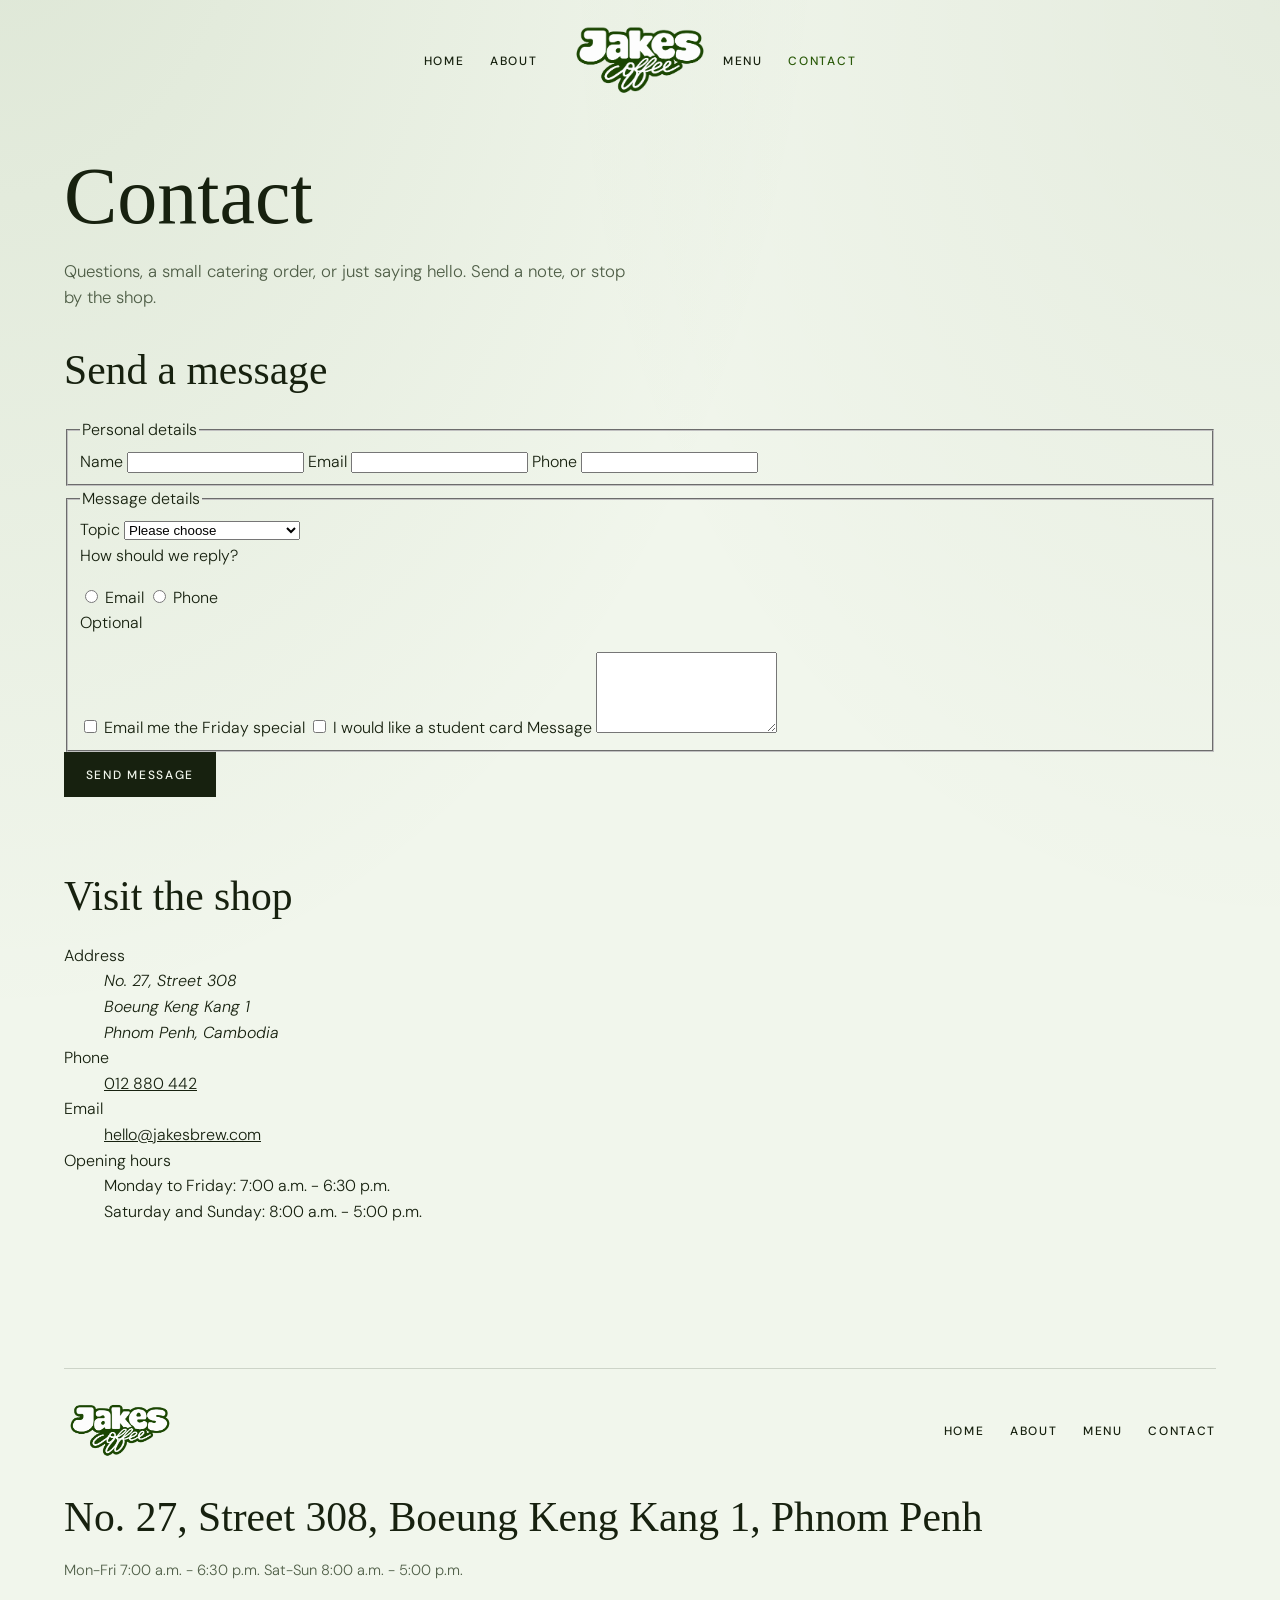
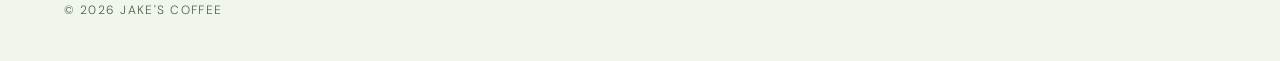
==== contact.html @ e023a1d9 "Add files via upload" ====
<!DOCTYPE html>
<html lang="en">
<head>
  <meta charset="UTF-8">
  <meta name="viewport" content="width=device-width, initial-scale=1">
  <title>Contact | Jake's Coffee</title>
  <link rel="stylesheet" href="css/general.css">
  <link rel="stylesheet" href="css/contact.css">
</head>
<body>
  <!-- Header: shop name and navigation -->
  <header class="site-header">
    <p class="logo"><a href="index.html"><img src="assets/images/general/logo.png" alt="Jake's Coffee" width="150" height="98"></a></p>
    <button class="menu-button" type="button" aria-expanded="false" aria-controls="site-nav">Menu</button>
    <nav id="site-nav">
      <ul>
        <li><a href="index.html">Home</a></li>
        <li><a href="about.html">About</a></li>
        <li><a href="menu.html">Menu</a></li>
        <li><a href="contact.html" class="current" aria-current="page">Contact</a></li>
      </ul>
    </nav>
  </header>

  <main class="contact-page">
    <h1>Contact</h1>
    <p class="intro">Questions, a small catering order, or just saying hello. Send a note, or stop by the shop.</p>

    <section>
      <h2>Send a message</h2>
      <!-- Checked in script.js. The form does not send email. -->
      <form id="contact-form" class="contact-form" action="#" method="post" novalidate>
        <fieldset>
          <legend>Personal details</legend>

          <label for="name">Name</label>
          <input type="text" id="name" name="name" required>

          <label for="email">Email</label>
          <input type="email" id="email" name="email" required>

          <label for="phone">Phone</label>
          <input type="tel" id="phone" name="phone">
        </fieldset>

        <fieldset>
          <legend>Message details</legend>

          <label for="topic">Topic</label>
          <select id="topic" name="topic" required>
            <option value="">Please choose</option>
            <option value="question">A question</option>
            <option value="catering">Catering for a small group</option>
            <option value="feedback">Feedback about a visit</option>
          </select>

          <p>How should we reply?</p>
          <label for="reply-email">
            <input type="radio" id="reply-email" name="reply" value="email">
            Email
          </label>
          <label for="reply-phone">
            <input type="radio" id="reply-phone" name="reply" value="phone">
            Phone
          </label>

          <p>Optional</p>
          <label for="newsletter">
            <input type="checkbox" id="newsletter" name="newsletter" value="yes">
            Email me the Friday special
          </label>
          <label for="student">
            <input type="checkbox" id="student" name="student" value="yes">
            I would like a student card
          </label>

          <label for="message">Message</label>
          <textarea id="message" name="message" rows="5" required></textarea>
        </fieldset>

        <button type="submit" class="button">Send message</button>
      </form>
      <p id="form-message" class="form-message"></p>
    </section>

    <section class="shop-panel">
      <h2>Visit the shop</h2>

      <dl class="details">
        <dt>Address</dt>
        <dd>
          <address>
            No. 27, Street 308<br>
            Boeung Keng Kang 1<br>
            Phnom Penh, Cambodia
          </address>
        </dd>
        <dt>Phone</dt>
        <dd><a href="tel:+85512880442">012 880 442</a></dd>
        <dt>Email</dt>
        <dd><a href="mailto:hello@jakesbrew.com">hello@jakesbrew.com</a></dd>
        <dt>Opening hours</dt>
        <dd>Monday to Friday: 7:00 a.m. - 6:30 p.m.</dd>
        <dd>Saturday and Sunday: 8:00 a.m. - 5:00 p.m.</dd>
      </dl>
    </section>
  </main>

  <!-- Footer: address, hours, copyright -->
  <footer class="site-footer">
    <!-- Footer logo and links -->
    <div class="footer-top">
      <a href="index.html"><img src="assets/images/general/logo.png" alt="Jake's Coffee" width="150" height="98"></a>
      <ul class="footer-links">
        <li><a href="index.html">Home</a></li>
        <li><a href="about.html">About</a></li>
        <li><a href="menu.html">Menu</a></li>
        <li><a href="contact.html">Contact</a></li>
      </ul>
    </div>
    <p>No. 27, Street 308, Boeung Keng Kang 1, Phnom Penh</p>
    <p>Mon-Fri 7:00 a.m. - 6:30 p.m. Sat-Sun 8:00 a.m. - 5:00 p.m.</p>
    <p>&copy; 2026 Jake's Coffee</p>
  </footer>

  <script src="js/script.js"></script>
</body>
</html>
---- css/general.css ----
/* General styles shared by every page */
@import url("https://fonts.googleapis.com/css2?family=Schoolbell&family=DM+Sans:wght@300;400;500;600&display=swap");

/* Colors, fonts and page width */
:root {
  --font-body: "DM Sans", Arial, sans-serif;
  --font-heading: "Schoolbell", "Comic Sans MS", cursive;
  --color-bg: #f1f6ec;
  --color-text: #17210f;
  --color-muted: #4f5e47;
  --color-accent: #2b5a0a;
  --color-leaf: #1f4700;
  --color-card: #f8fbf4;
  --color-border: rgba(23, 33, 15, 0.16);
  --color-row: rgba(43, 90, 10, 0.06);
  --color-link: #17210f;
  --color-visited: #3a4a2e;
  --color-hover: #4d8a1f;
  --color-active: #1f4700;
  --color-error: #9d2c2c;
  --page: min(72rem, calc(100% - 3.5rem));
}

/* Reset */
* {
  box-sizing: border-box;
}

::selection {
  background: #cfe3bd;
  color: var(--color-text);
}

html {
  scroll-behavior: smooth;
}

/* Body */
body {
  margin: 0;
  font-family: var(--font-body);
  font-size: 100%;
  font-weight: 300;
  line-height: 1.6;
  color: var(--color-text);
  background-color: var(--color-bg);
  background-image:
    radial-gradient(ellipse at 0% -10%, rgba(43, 90, 10, 0.10), transparent 46%),
    radial-gradient(ellipse at 100% 0%, rgba(31, 71, 0, 0.06), transparent 40%);
  overflow-x: hidden;
}

body.nav-open {
  overflow: hidden;
}

img {
  max-width: 100%;
  height: auto;
  display: block;
}

video {
  width: 100%;
  max-width: 100%;
  height: auto;
  background: var(--color-text);
}

/* Headings */
h1,
h2,
h3 {
  font-family: var(--font-heading);
  font-weight: 400;
  line-height: 1.3;
  letter-spacing: 0;
  margin-top: 0;
}

h1 {
  font-size: clamp(2.8rem, 7vw, 5rem);
  margin-bottom: 0.6rem;
}

h2 {
  font-size: clamp(1.8rem, 3.5vw, 2.6rem);
  margin-bottom: 1.25rem;
}

h3 {
  font-size: 1.35rem;
  margin-bottom: 0.35rem;
}

p,
ul,
ol,
dl {
  margin-top: 0;
}

/* Links */
a {
  transition: color 0.3s;
}

a:link {
  color: var(--color-link);
}

a:visited {
  color: var(--color-visited);
}

a:hover {
  color: var(--color-hover);
}

a:active {
  color: var(--color-active);
}

/* Form fields transition */
input,
select,
textarea {
  transition: border-color 0.3s, box-shadow 0.3s;
}

/* Logo hover effect */
.logo img,
.footer-top img {
  transition: transform 0.3s;
}

.logo img:hover,
.footer-top img:hover {
  transform: scale(1.06);
}

/* Page fade-in animation */
@keyframes fade-in {
  from {
    opacity: 0;
  }
  to {
    opacity: 1;
  }
}

main {
  animation: fade-in 0.8s ease;
  width: var(--page);
  margin: 0 auto;
  padding-top: 1.5rem;
  padding-bottom: 4.5rem;
}

section {
  margin-bottom: 4.5rem;
}

/* Intro paragraph under the page title */
p.intro {
  max-width: 36rem;
  font-size: 1.05rem;
  color: var(--color-muted);
  margin-bottom: 2rem;
}

/* Used by script.js to hide items */
.is-hidden {
  display: none !important;
}

/* Header */
.site-header {
  position: relative;
  display: flex;
  justify-content: center;
  align-items: center;
  width: 100%;
  min-height: 7.5rem;
  margin: 0;
  padding: 0.75rem 1.75rem;
}

/* Logo in the middle of the header */
.logo {
  position: absolute;
  top: 0.75rem;
  left: 0;
  right: 0;
  width: 9rem;
  margin: 0 auto;
  z-index: 3;
}

/* Space between the nav links for the logo */
nav li:nth-child(2) {
  margin-right: 10rem;
}

.logo img {
  width: 9rem;
  height: auto;
}

/* Mobile menu button (hidden on desktop) */
.menu-button {
  display: none;
  position: relative;
  z-index: 3;
  font-family: inherit;
  font-size: 0.72rem;
  font-weight: 500;
  letter-spacing: 0.14em;
  text-transform: uppercase;
  padding: 0.55rem 0.85rem;
  border: 1px solid var(--color-text);
  background: var(--color-bg);
  color: var(--color-text);
  cursor: pointer;
  transition: background 0.3s, color 0.3s;
}

/* Navigation */
nav ul {
  display: flex;
  gap: 1.6rem;
  list-style: none;
  margin: 0;
  padding: 0;
}

nav a:link,
nav a:visited {
  color: var(--color-text);
  text-decoration: none;
  font-size: 0.75rem;
  font-weight: 500;
  letter-spacing: 0.14em;
  text-transform: uppercase;
}

nav a:hover,
nav a:active {
  color: var(--color-accent);
}

nav a.current {
  color: var(--color-accent);
  border-bottom: none;
}

/* Buttons */
.button {
  display: inline-block;
  font-family: inherit;
  font-size: 0.75rem;
  font-weight: 500;
  letter-spacing: 0.14em;
  text-transform: uppercase;
  line-height: 1;
  padding: 0.95rem 1.3rem;
  border: 1px solid var(--color-text);
  border-radius: 0;
  background: var(--color-text);
  color: var(--color-bg);
  text-decoration: none;
  cursor: pointer;
  transition: background 0.3s, color 0.3s;
}

a.button:link,
a.button:visited {
  color: var(--color-bg);
  text-decoration: none;
}

.button:hover,
a.button:hover,
.button:active,
a.button:active {
  background: transparent;
  color: var(--color-text);
}

/* Footer */
.site-footer {
  width: var(--page);
  margin: 0 auto;
  padding: 1.5rem 0 2.5rem;
  border-top: 1px solid var(--color-border);
}

.site-footer p {
  margin: 0;
}

/* Footer logo and links row */
.footer-top {
  display: flex;
  justify-content: space-between;
  align-items: center;
  flex-wrap: wrap;
  gap: 1rem 2rem;
  margin-bottom: 1.5rem;
}

.footer-top img {
  width: 7rem;
  height: auto;
}

.footer-links {
  display: flex;
  gap: 1.6rem;
  list-style: none;
  margin: 0;
  padding: 0;
}

.footer-links a:link,
.footer-links a:visited {
  color: var(--color-text);
  text-decoration: none;
  font-size: 0.75rem;
  font-weight: 500;
  letter-spacing: 0.14em;
  text-transform: uppercase;
}

.footer-links a:hover,
.footer-links a:active {
  color: var(--color-accent);
}

.site-footer p:first-of-type {
  font-family: var(--font-heading);
  font-size: clamp(1.7rem, 4vw, 2.6rem);
  font-weight: 400;
  letter-spacing: 0;
  line-height: 1.3;
  max-width: none;
  margin-bottom: 0.9rem;
}

.site-footer p:nth-of-type(2) {
  color: var(--color-muted);
  font-size: 0.92rem;
}

.site-footer p:last-child {
  margin-top: 1.2rem;
  font-size: 0.75rem;
  letter-spacing: 0.12em;
  text-transform: uppercase;
  color: var(--color-muted);
}

/* Tablet */
@media (max-width: 48rem) {
  nav ul {
    gap: 0.9rem;
  }
}

/* Mobile */
@media (max-width: 36rem) {
  :root {
    --page: calc(100% - 2.4rem);
  }

  h1 {
    font-size: 2.6rem;
  }

  /* Header on mobile */
  .site-header {
    flex-direction: row;
    justify-content: space-between;
    flex-wrap: wrap;
    min-height: 0;
    padding-left: 1.2rem;
    padding-right: 1.2rem;
  }

  .logo {
    position: static;
    width: auto;
    margin: 0;
  }

  .logo img {
    width: 6rem;
  }

  nav li:nth-child(2) {
    margin-right: 0;
  }

  /* Footer on mobile */
  .site-footer {
    text-align: center;
  }

  .footer-top {
    flex-direction: column;
    justify-content: center;
  }

  .footer-links {
    flex-direction: column;
    align-items: center;
    gap: 0.8rem;
  }

  /* Mobile menu */
  .menu-button {
    display: inline-block;
  }

  nav {
    display: none;
  }

  nav.open {
    display: flex;
    position: fixed;
    inset: 0;
    z-index: 2;
    align-items: flex-end;
    padding: 0 1.4rem 3.5rem;
    background: var(--color-bg);
  }

  nav.open ul {
    flex-direction: column;
    gap: 0.15rem;
  }

  nav.open a:link,
  nav.open a:visited {
    font-family: var(--font-heading);
    font-size: 2.4rem;
    font-weight: 400;
    letter-spacing: 0;
    text-transform: none;
  }
}
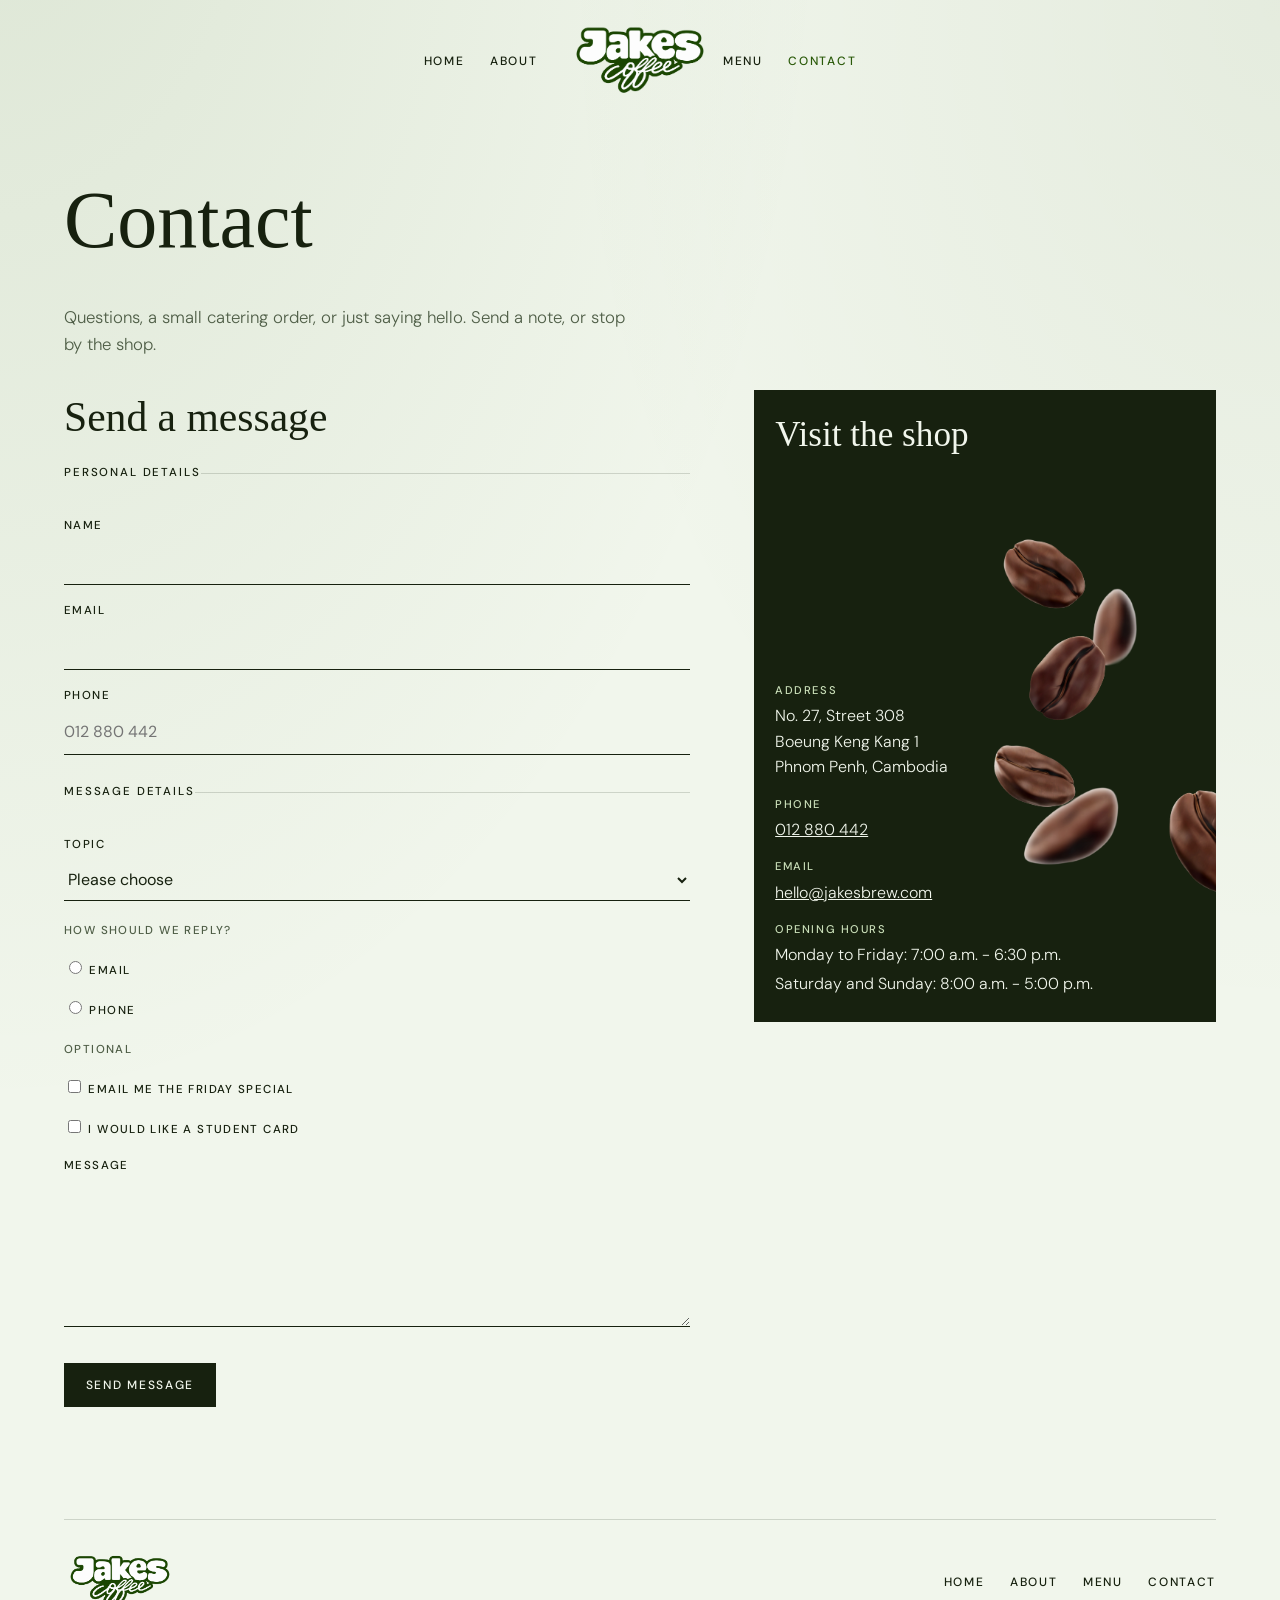
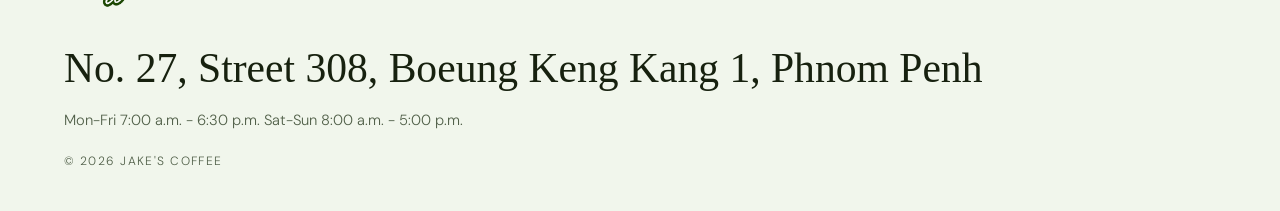
==== commit ef75ffdc: "feat(contact): enhance phone input validation and formatting in contact form" ====
--- a/contact.html
+++ b/contact.html
@@ -40,7 +40,7 @@
           <input type="email" id="email" name="email" required>
 
           <label for="phone">Phone</label>
-          <input type="tel" id="phone" name="phone">
+          <input type="tel" id="phone" name="phone" inputmode="tel" pattern="\+?[0-9 \-]{6,}" placeholder="012 880 442">
         </fieldset>
 
         <fieldset>
--- a/css/contact.css
+++ b/css/contact.css
@@ -0,0 +1,220 @@
+﻿/* Contact page styles */
+
+
+.contact-page {
+  display: grid;
+  grid-template-columns: 1.15fr 0.85fr;
+  column-gap: 4rem;
+  align-items: start;
+}
+
+.contact-page > h1 {
+  margin-top: 1.5rem;
+  margin-bottom: 2rem;
+}
+
+.contact-page > h1,
+.contact-page > .intro {
+  grid-column: 1 / -1;
+}
+
+.contact-page > section {
+  margin-bottom: 0;
+}
+
+/* Form groups and labels */
+fieldset {
+  border: none;
+  border-top: 1px solid var(--color-border);
+  margin: 0 0 1.5rem;
+  padding: 1.1rem 0 0.25rem;
+  background: transparent;
+}
+
+legend {
+  padding: 0;
+  font-family: var(--font-body);
+  font-size: 0.72rem;
+  font-weight: 500;
+  letter-spacing: 0.16em;
+  text-transform: uppercase;
+}
+
+label {
+  display: block;
+  margin-top: 1.1rem;
+  margin-bottom: 0.3rem;
+  font-size: 0.72rem;
+  font-weight: 500;
+  letter-spacing: 0.12em;
+  text-transform: uppercase;
+}
+
+fieldset p {
+  margin: 1.3rem 0 0.2rem;
+  font-size: 0.72rem;
+  font-weight: 500;
+  letter-spacing: 0.12em;
+  text-transform: uppercase;
+  color: var(--color-muted);
+}
+
+/* Form fields */
+input[type="text"],
+input[type="email"],
+input[type="tel"],
+select,
+textarea {
+  width: 100%;
+  max-width: none;
+  padding: 0.55rem 0;
+  border: none;
+  border-bottom: 1px solid var(--color-text);
+  border-radius: 0;
+  font: inherit;
+  font-weight: 400;
+  color: var(--color-text);
+  background: transparent;
+}
+
+textarea {
+  min-height: 8rem;
+  resize: vertical;
+}
+
+input:focus,
+select:focus,
+textarea:focus {
+  border-bottom-color: var(--color-accent);
+  outline: 2px solid transparent;
+  outline-offset: 2px;
+  box-shadow: 0 1px 0 var(--color-accent);
+}
+
+/* Form success and error message */
+.form-message {
+  min-height: 1.5em;
+}
+
+.form-message:not(.error):not(:empty) {
+  font-family: var(--font-heading);
+  font-size: clamp(1.8rem, 3vw, 2.6rem);
+  font-weight: 500;
+  letter-spacing: 0;
+  line-height: 1.15;
+}
+
+.form-message.error {
+  color: var(--color-error);
+  font-weight: 500;
+}
+
+/* Shop info panel */
+.shop-panel {
+  background: var(--color-text);
+  color: #f1f6ec;
+  padding: 1rem 1rem 1.6rem;
+  position: relative;
+  overflow: hidden;
+}
+
+/* Panel bean background */
+.shop-panel::before {
+  content: "";
+  position: absolute;
+  top: 0;
+  bottom: 0;
+  right: -50%;
+  width: 100%;
+  background-image: url("../assets/images/general/coffee-seed-bg.webp");
+  background-size: contain;
+  background-position: center;
+  background-repeat: no-repeat;
+  z-index: 0;
+}
+
+/* Panel content stays above the beans */
+.shop-panel h2,
+.shop-panel .location-image,
+.shop-panel .details {
+  position: relative;
+  z-index: 1;
+}
+
+.shop-panel h2 {
+  color: #f1f6ec;
+  font-size: 2.2rem;
+  margin: 0.4rem 0.35rem 1rem;
+}
+
+.location-image {
+  width: 100%;
+  max-width: 100%;
+  aspect-ratio: 16 / 10;
+  margin: 0 0 0.5rem;
+  border: none;
+  object-fit: cover;
+}
+
+/* Shop details list (address, hours) */
+.details {
+  margin: 14rem 0.35rem 0;
+}
+
+.details dt {
+  margin-top: 1rem;
+  font-size: 0.7rem;
+  font-weight: 500;
+  letter-spacing: 0.14em;
+  text-transform: uppercase;
+  color: #c9deb8;
+}
+
+.details dd {
+  margin: 0.2rem 0 0;
+}
+
+.shop-panel a:link,
+.shop-panel a:visited {
+  color: #f1f6ec;
+}
+
+.shop-panel a:hover,
+.shop-panel a:active {
+  color: #dcebcc;
+}
+
+address {
+  font-style: normal;
+}
+
+/* Tablet */
+@media (max-width: 48rem) {
+  .contact-page {
+    grid-template-columns: 1fr;
+  }
+
+  .location-image {
+    width: 100%;
+  }
+}
+
+/* Mobile */
+@media (max-width: 36rem) {
+  input[type="text"],
+  input[type="email"],
+  input[type="tel"],
+  select,
+  textarea {
+    max-width: 100%;
+  }
+
+  .location-image {
+    width: 100%;
+    max-width: 100%;
+  }
+
+  .contact-page {
+    row-gap: 2.5rem;
+  }
+}
